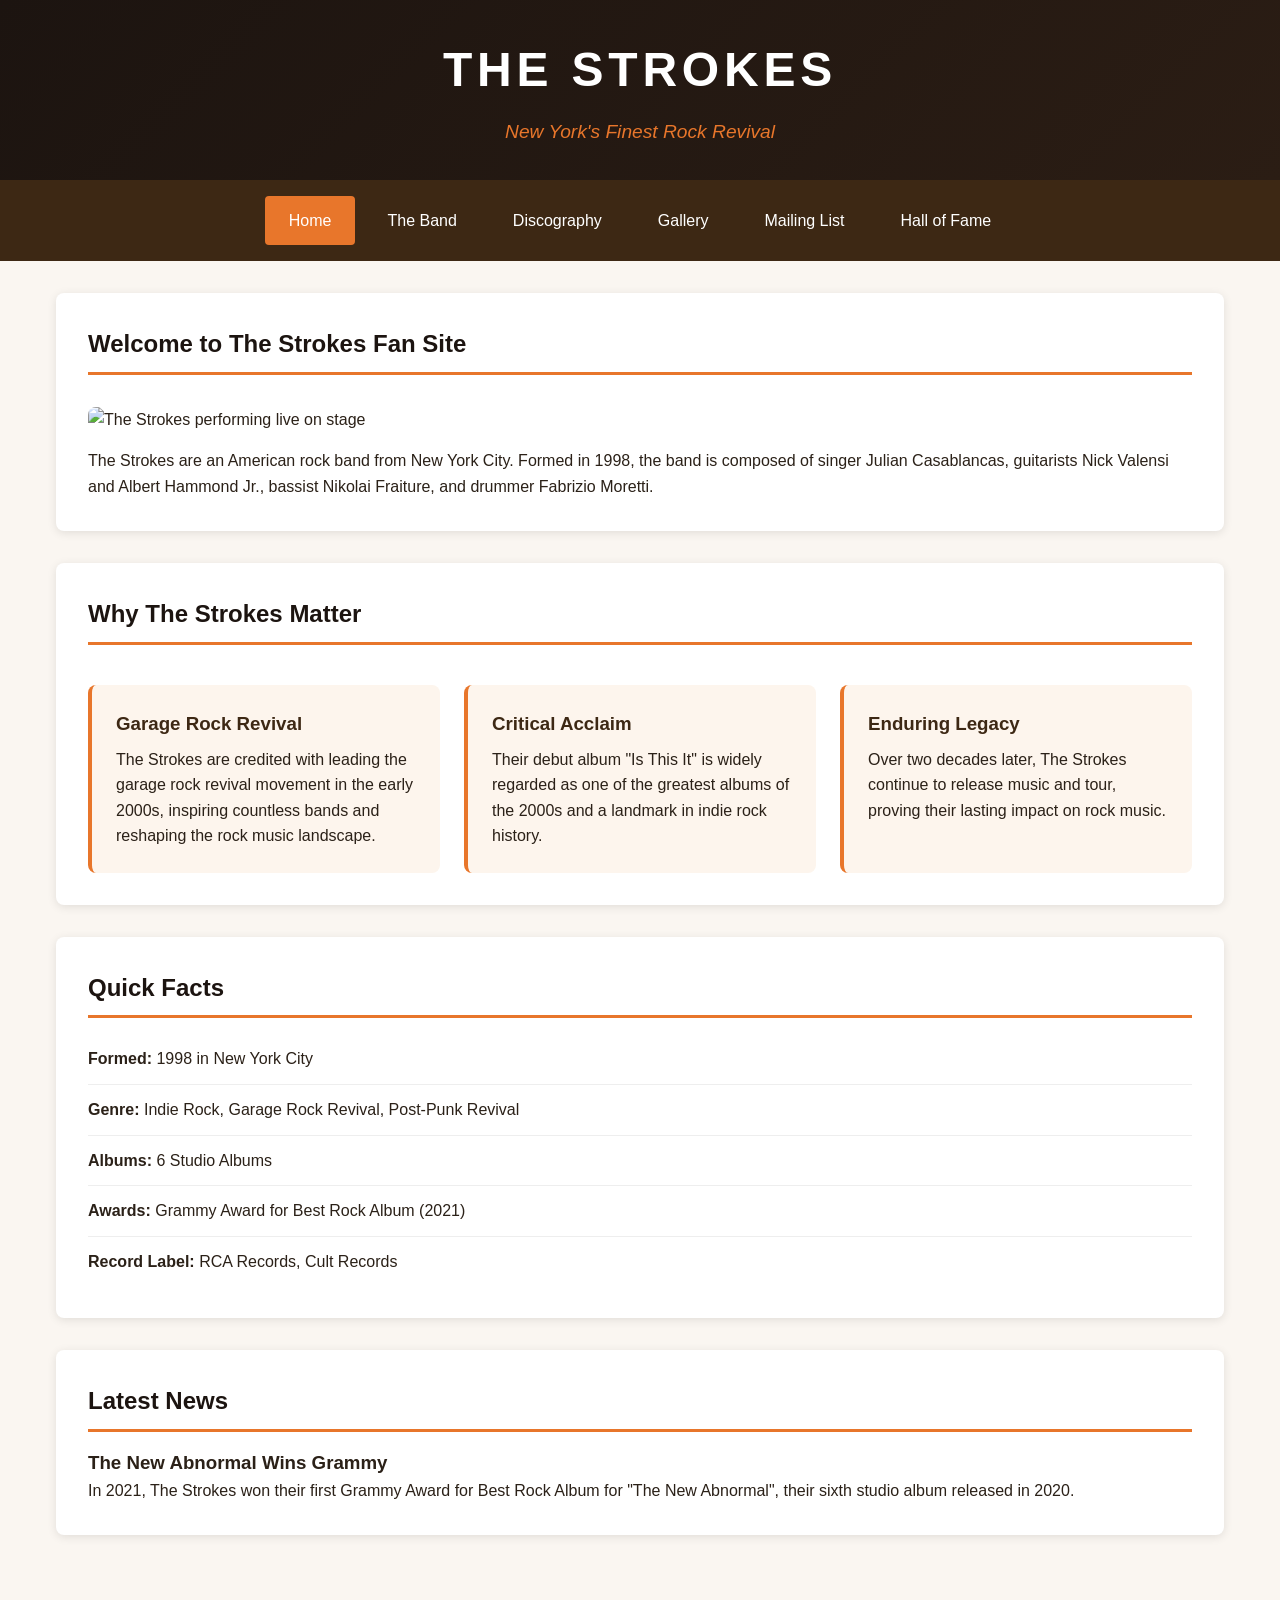
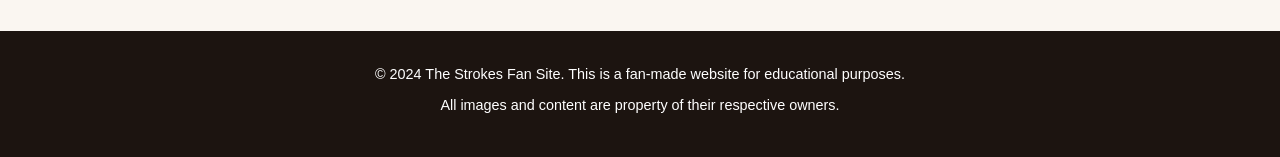
==== index.html @ 6a4db0b4 "Add files via upload" ====
<!DOCTYPE html>
<html lang="en">
<head>
    <meta charset="UTF-8">
    <meta name="viewport" content="width=device-width, initial-scale=1.0">
    <title>The Strokes - Official Fan Site</title>
    <link rel="stylesheet" href="styles.css">
</head>
<body>
    <header>
        <h1>The Strokes</h1>
        <p class="tagline">New York's Finest Rock Revival</p>
    </header>

    <nav>
        <ul>
            <li><a href="index.html" class="active">Home</a></li>
            <li><a href="band.html">The Band</a></li>
            <li><a href="discography.html">Discography</a></li>
            <li><a href="gallery.html">Gallery</a></li>
            <li><a href="mailing-list.html">Mailing List</a></li>
            <li><a href="hall-of-fame.html">Hall of Fame</a></li>
        </ul>
    </nav>

    <main>
        <section id="hero">
            <h2>Welcome to The Strokes Fan Site</h2>
            <article>
                <img src="images/strokes-live.jpg" alt="The Strokes performing live on stage" class="hero-image">
                <p>The Strokes are an American rock band from New York City. Formed in 1998, the band is composed of singer Julian Casablancas, guitarists Nick Valensi and Albert Hammond Jr., bassist Nikolai Fraiture, and drummer Fabrizio Moretti.</p>
            </article>
        </section>

        <section id="highlights">
            <h2>Why The Strokes Matter</h2>
            <article class="highlight-card">
                <h3>Garage Rock Revival</h3>
                <p>The Strokes are credited with leading the garage rock revival movement in the early 2000s, inspiring countless bands and reshaping the rock music landscape.</p>
            </article>
            <article class="highlight-card">
                <h3>Critical Acclaim</h3>
                <p>Their debut album "Is This It" is widely regarded as one of the greatest albums of the 2000s and a landmark in indie rock history.</p>
            </article>
            <article class="highlight-card">
                <h3>Enduring Legacy</h3>
                <p>Over two decades later, The Strokes continue to release music and tour, proving their lasting impact on rock music.</p>
            </article>
        </section>

        <section id="quick-facts">
            <h2>Quick Facts</h2>
            <ul>
                <li><strong>Formed:</strong> 1998 in New York City</li>
                <li><strong>Genre:</strong> Indie Rock, Garage Rock Revival, Post-Punk Revival</li>
                <li><strong>Albums:</strong> 6 Studio Albums</li>
                <li><strong>Awards:</strong> Grammy Award for Best Rock Album (2021)</li>
                <li><strong>Record Label:</strong> RCA Records, Cult Records</li>
            </ul>
        </section>

        <section id="latest-news">
            <h2>Latest News</h2>
            <article>
                <h3>The New Abnormal Wins Grammy</h3>
                <p>In 2021, The Strokes won their first Grammy Award for Best Rock Album for "The New Abnormal", their sixth studio album released in 2020.</p>
            </article>
        </section>
    </main>

    <footer>
        <p>&copy; 2024 The Strokes Fan Site. This is a fan-made website for educational purposes.</p>
        <p>All images and content are property of their respective owners.</p>
    </footer>

    <script src="script.js"></script>
</body>
</html>
---- styles.css ----
* {
    margin: 0;
    padding: 0;
    box-sizing: border-box;
}

body {
    font-family: 'Segoe UI', Tahoma, Geneva, Verdana, sans-serif;
    line-height: 1.6;
    color: #2b2118;
    background-color: #faf6f1;
}

header {
    background: linear-gradient(135deg, #1c1410 0%, #2b1d14 100%);
    color: #fff;
    text-align: center;
    padding: 2rem 1rem;
}

header h1 {
    font-size: 3rem;
    letter-spacing: 0.3rem;
    text-transform: uppercase;
    margin-bottom: 0.5rem;
}

header .tagline {
    font-size: 1.2rem;
    color: #e8762b;
    font-style: italic;
}

nav {
    background-color: #3d2814;
    padding: 1rem;
    position: sticky;
    top: 0;
    z-index: 1000;
}

nav ul {
    list-style: none;
    display: flex;
    justify-content: center;
    flex-wrap: wrap;
    gap: 0.5rem;
}
nav ul li a {
    color: #fff;
    text-decoration: none;
    padding: 0.75rem 1.5rem;
    display: block;
    transition: background-color 0.3s ease, color 0.3s ease;
    border-radius: 4px;
}

nav ul li a:hover,
nav ul li a.active {
    background-color: #e8762b;
    color: #fff;
}
main {
    max-width: 1200px;
    margin: 0 auto;
    padding: 2rem 1rem;
}

section {
    background: #fff;
    margin-bottom: 2rem;
    padding: 2rem;
    border-radius: 8px;
    box-shadow: 0 2px 10px rgba(0, 0, 0, 0.1);
}
section h2 {
    color: #1c1410;
    margin-bottom: 1rem;
    padding-bottom: 0.5rem;
    border-bottom: 3px solid #e8762b;
}

#hero .hero-image {
    width: 100%;
    max-height: 400px;
    object-fit: cover;
    border-radius: 8px;
    margin: 1rem 0;
}

#highlights {
    display: grid;
    grid-template-columns: repeat(auto-fit, minmax(280px, 1fr));
    gap: 1.5rem;
}

#highlights h2 {
    grid-column: 1 / -1;
}

.highlight-card {
    background: #fdf5ed;
    padding: 1.5rem;
    border-radius: 8px;
    border-left: 4px solid #e8762b;
}





.highlight-card h3 {
    color: #3d2814;
    margin-bottom: 0.5rem;
}

#quick-facts ul {
    list-style: none;
}


#quick-facts ul li {
    padding: 0.75rem 0;
    border-bottom: 1px solid #eee;
}
#quick-facts ul li:last-child {
    border-bottom: none;
}

#members {
    display: grid;
    grid-template-columns: repeat(auto-fit, minmax(300px, 1fr));
    gap: 2rem;
}

#members h2 {
    grid-column: 1 / -1;
}

.member-card {
    background: #fdf5ed;
    padding: 1.5rem;
    border-radius: 8px;
    text-align: center;
}

.member-card img {
    width: 200px;
    height: 200px;
    object-fit: cover;
    border-radius: 50%;
    margin-bottom: 1rem;
    border: 4px solid #e8762b;
}

.member-card h3 {
    color: #1c1410;
    margin-bottom: 0.25rem;
}

.member-card .role {
    color: #e8762b;
    font-weight: bold;
    margin-bottom: 1rem;
}

.member-card ul {
    text-align: left;
    margin-top: 1rem;
    padding-left: 1.5rem;
}

.member-card ul li {
    margin-bottom: 0.5rem;
}
.album-card {
    display: flex;
    gap: 2rem;
    margin-bottom: 2rem;
    padding-bottom: 2rem;
    border-bottom: 1px solid #eee;
}

.album-card:last-child {
    border-bottom: none;
    margin-bottom: 0;
    padding-bottom: 0;
}

.album-card img {
    width: 200px;
    height: 200px;
    object-fit: cover;
    border-radius: 8px;
    flex-shrink: 0;
}

.album-info h3 {
    color: #1c1410;
    font-size: 1.5rem;
}

.album-info .year {
    color: #e8762b;
    font-weight: bold;
    font-size: 1.1rem;
    margin-bottom: 0.5rem;
}

.album-info h4 {
    margin-top: 1rem;
    margin-bottom: 0.5rem;
    color: #3d2814;
}

.album-info ol {
    padding-left: 1.5rem;
    columns: 2;
    column-gap: 2rem;
}

.album-info ol li {
    margin-bottom: 0.25rem;
}
.singles-list {
    list-style: none;
}

.singles-list li {
    padding: 0.75rem 0;
    border-bottom: 1px solid #eee;
}

.singles-list li:last-child {
    border-bottom: none;
}




#gallery-grid {
    display: grid;
    grid-template-columns: repeat(auto-fit, minmax(280px, 1fr));
    gap: 1.5rem;
}

#gallery-grid h2 {
    grid-column: 1 / -1;
}

.gallery-item {
    background: #fdf5ed;
    border-radius: 8px;
    overflow: hidden;
}

.gallery-item img {
    width: 100%;
    height: 250px;
    object-fit: cover;
    transition: transform 0.3s ease;
}

.gallery-item:hover img {
    transform: scale(1.05);
}

.gallery-item p {
    padding: 1rem;
    text-align: center;
    font-weight: 500;
}
#signup-form,
#hof-search {
    max-width: 500px;
}

.form-group {
    margin-bottom: 1.5rem;
}

.form-group label {
    display: block;
    margin-bottom: 0.5rem;
    font-weight: bold;
    color: #1c1410;
}

.form-group input {
    width: 100%;
    padding: 0.75rem;
    border: 2px solid #ddd;
    border-radius: 4px;
    font-size: 1rem;
    transition: border-color 0.3s ease;
}

.form-group input:focus {
    outline: none;
    border-color: #e8762b;
}

.form-group input.error {
    border-color: #dc3545;
}

.error-message {
    color: #dc3545;
    font-size: 0.875rem;
    margin-top: 0.25rem;
    display: block;
}

button[type="submit"] {
    background-color: #e8762b;
    color: #fff;
    border: none;
    padding: 0.75rem 2rem;
    font-size: 1rem;
    border-radius: 4px;
    cursor: pointer;
    transition: background-color 0.3s ease;
}

button[type="submit"]:hover {
    background-color: #c9611f;
}

button[type="submit"]:disabled {
    background-color: #ccc;
    cursor: not-allowed;
}
.form-message {
    margin-top: 1.5rem;
    padding: 1rem;
    border-radius: 4px;
    display: none;
}

.form-message.success {
    display: block;
    background-color: #d4edda;
    color: #155724;
    border: 1px solid #c3e6cb;
}

.form-message.error {
    display: block;
    background-color: #f8d7da;
    color: #721c24;
    border: 1px solid #f5c6cb;
}
.loading {
    text-align: center;
    padding: 2rem;
    color: #666;
    font-style: italic;
}

.error-display {
    background-color: #f8d7da;
    color: #721c24;
    padding: 1rem;
    border-radius: 4px;
    margin-bottom: 1rem;
    display: none;
}

.error-display.show {
    display: block;
}

.hof-grid {
    display: grid;
    grid-template-columns: repeat(auto-fit, minmax(280px, 1fr));
    gap: 1.5rem;
}

.hof-card {
    background: #fdf5ed;
    border-radius: 8px;
    overflow: hidden;
    transition: transform 0.3s ease, box-shadow 0.3s ease;
}

.hof-card:hover {
    transform: translateY(-5px);
    box-shadow: 0 5px 20px rgba(0, 0, 0, 0.15);
}

.hof-card img {
    width: 100%;
    height: 200px;
    object-fit: cover;
}

.hof-card-content {
    padding: 1rem;
}

.hof-card h3 {
    color: #1c1410;
    margin-bottom: 0.5rem;
}

.hof-card .category {
    color: #e8762b;
    font-weight: bold;
    font-size: 0.875rem;
    margin-bottom: 0.5rem;
}

.hof-card p {
    font-size: 0.9rem;
    color: #666;
}


footer {
    background-color: #1c1410;
    color: #fff;
    text-align: center;
    padding: 2rem 1rem;
    margin-top: 2rem;
}

footer p {
    margin-bottom: 0.5rem;
    font-size: 0.9rem;
}
#benefits ul,
#privacy ul,
#hof-info ul,
#album-art ul {
    padding-left: 1.5rem;
}

#benefits ul li,
#privacy ul li,
#hof-info ul li,
#album-art ul li {
    margin-bottom: 0.5rem;
}

/* Band History */
#band-history article {
    margin-bottom: 1.5rem;
}

#band-history article:last-child {
    margin-bottom: 0;
}

#band-history h3 {
    color: #3d2814;
    margin-bottom: 0.5rem;
}
@media screen and (max-width: 768px) {
    header h1 {
        font-size: 2rem;
        letter-spacing: 0.2rem;
    }

    header .tagline {
        font-size: 1rem;
    }

    nav ul {
        flex-direction: column;
        align-items: center;
    }

    nav ul li {
        width: 100%;
        text-align: center;
    }

    nav ul li a {
        padding: 0.5rem 1rem;
    }

    section {
        padding: 1.5rem;
    }

    .album-card {
        flex-direction: column;
        align-items: center;
        text-align: center;
    }

    .album-card img {
        width: 150px;
        height: 150px;
    }

    .album-info ol {
        columns: 1;
        text-align: left;
    }

    .member-card img {
        width: 150px;
        height: 150px;
    }

    #highlights {
        grid-template-columns: 1fr;
    }

    #members {
        grid-template-columns: 1fr;
    }

    #gallery-grid {
        grid-template-columns: 1fr;
    }

    .hof-grid {
        grid-template-columns: 1fr;
    }
}

/* mobile css */
@media screen and (max-width: 480px) {
    header {
        padding: 1.5rem 0.5rem;
    }

    header h1 {
        font-size: 1.5rem;
        letter-spacing: 0.1rem;
    }

    header .tagline {
        font-size: 0.9rem;
    }

    main {
        padding: 1rem 0.5rem;
    }

    section {
        padding: 1rem;
        margin-bottom: 1rem;
    }

    section h2 {
        font-size: 1.25rem;
    }

    .album-card img {
        width: 120px;
        height: 120px;
    }

    .member-card img {
        width: 120px;
        height: 120px;
    }

    .gallery-item img {
        height: 200px;
    }

    button[type="submit"] {
        width: 100%;
    }

    footer {
        padding: 1.5rem 0.5rem;
    }

    footer p {
        font-size: 0.8rem;
    }
}

 /* pc resizing*/
@media screen and (min-width: 1400px) {
    main {
        max-width: 1400px;
    }

    #highlights {
        grid-template-columns: repeat(3, 1fr);
    }

    #members {
        grid-template-columns: repeat(3, 1fr);
    }

    #gallery-grid {
        grid-template-columns: repeat(3, 1fr);
    }

    .hof-grid {
        grid-template-columns: repeat(4, 1fr);
    }
}

@media print {
    nav {
        display: none;
    }

    header {
        background: #fff;
        color: #000;
    }

    header .tagline {
        color: #666;
    }

    section {
        box-shadow: none;
        border: 1px solid #ddd;
    }

    footer {
        background: #fff;
        color: #000;
    }
}

@media (prefers-reduced-motion: reduce) {
    * {
        transition: none !important;
        animation: none !important;
    }

    .gallery-item:hover img {
        transform: none;
    }

    .hof-card:hover {
        transform: none;
    }
}
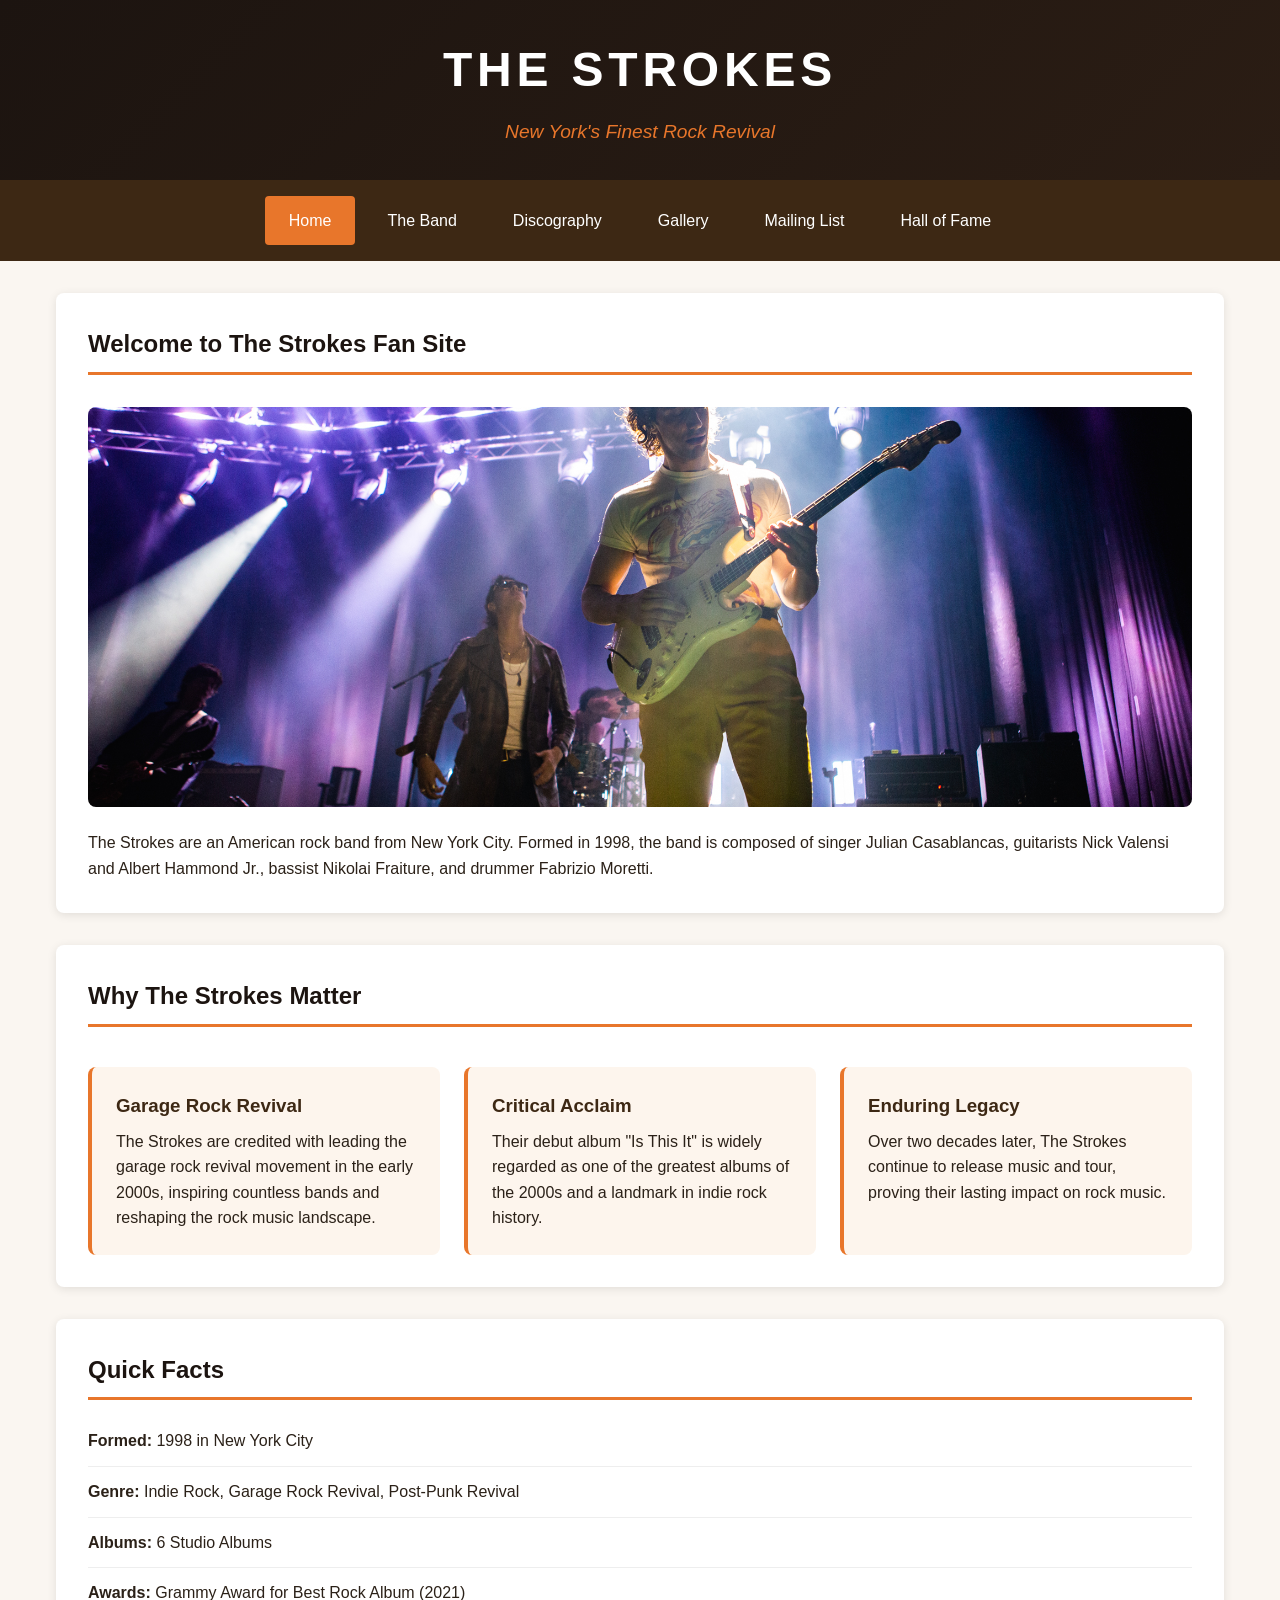
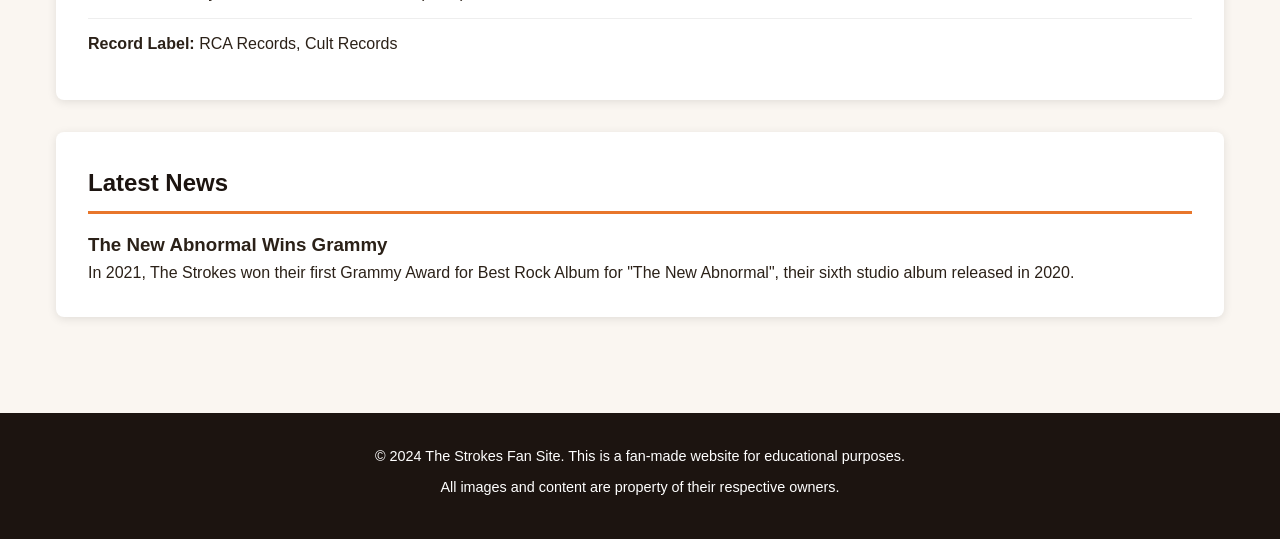
==== commit 38e2d2d4: "Fix image source path in index.html" ====
--- a/index.html
+++ b/index.html
@@ -27,7 +27,7 @@
         <section id="hero">
             <h2>Welcome to The Strokes Fan Site</h2>
             <article>
-                <img src="images/strokes-live.jpg" alt="The Strokes performing live on stage" class="hero-image">
+                <img src="strokes-live.jpg" alt="The Strokes performing live on stage" class="hero-image">
                 <p>The Strokes are an American rock band from New York City. Formed in 1998, the band is composed of singer Julian Casablancas, guitarists Nick Valensi and Albert Hammond Jr., bassist Nikolai Fraiture, and drummer Fabrizio Moretti.</p>
             </article>
         </section>
@@ -75,4 +75,4 @@
 
     <script src="script.js"></script>
 </body>
-</html>+</html>
